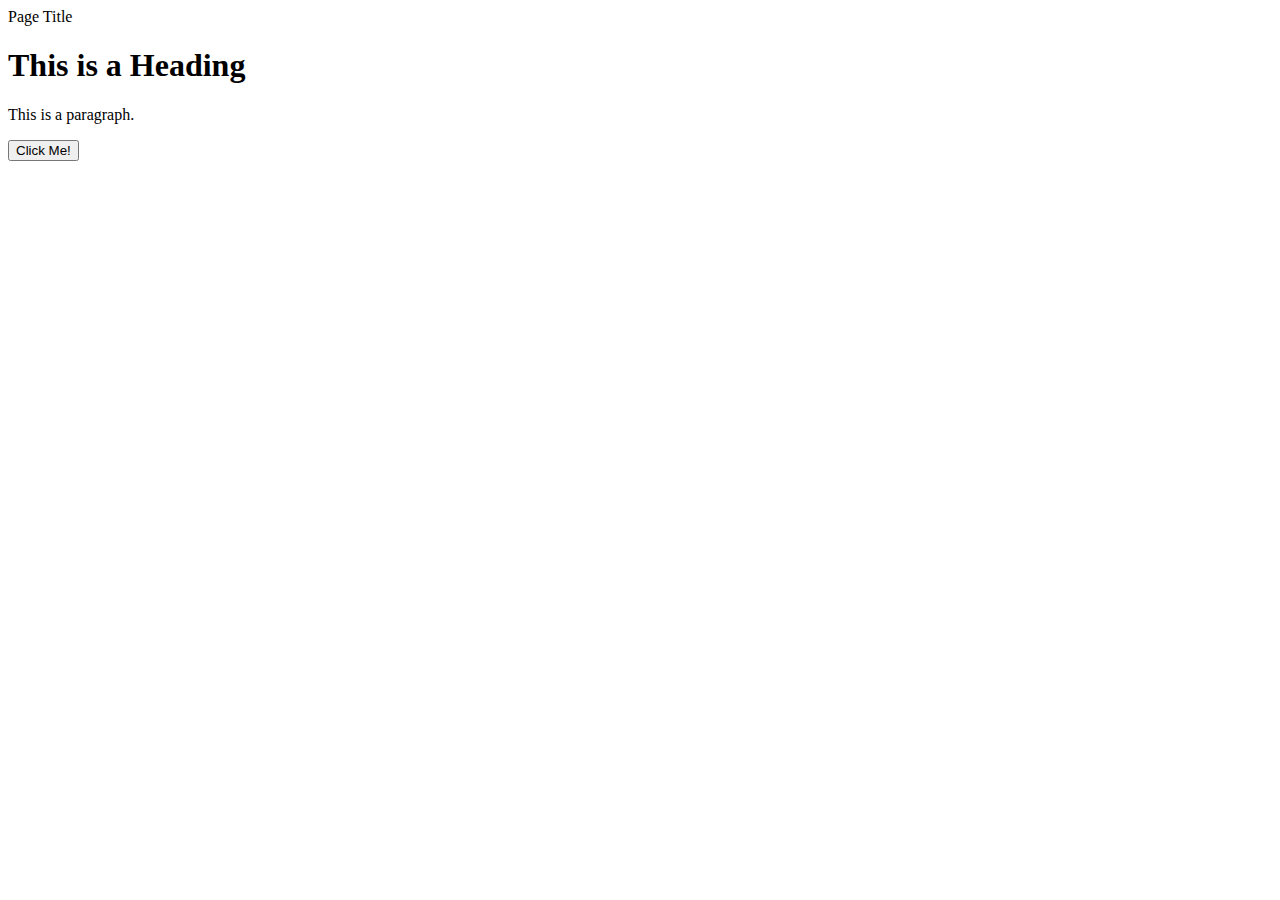
==== Blog.html @ efe55aa7 "Rename Blog to Blog.html" ====
<!DOCTYPE html>
<html>
<head>
<asd>Page Title</asd>
</head>
<body>



<h1>This is a Heading</h1>
<p>This is a paragraph.</p>

<button type="button" onclick="/Blog">Click Me!</button>

</body>
</html>
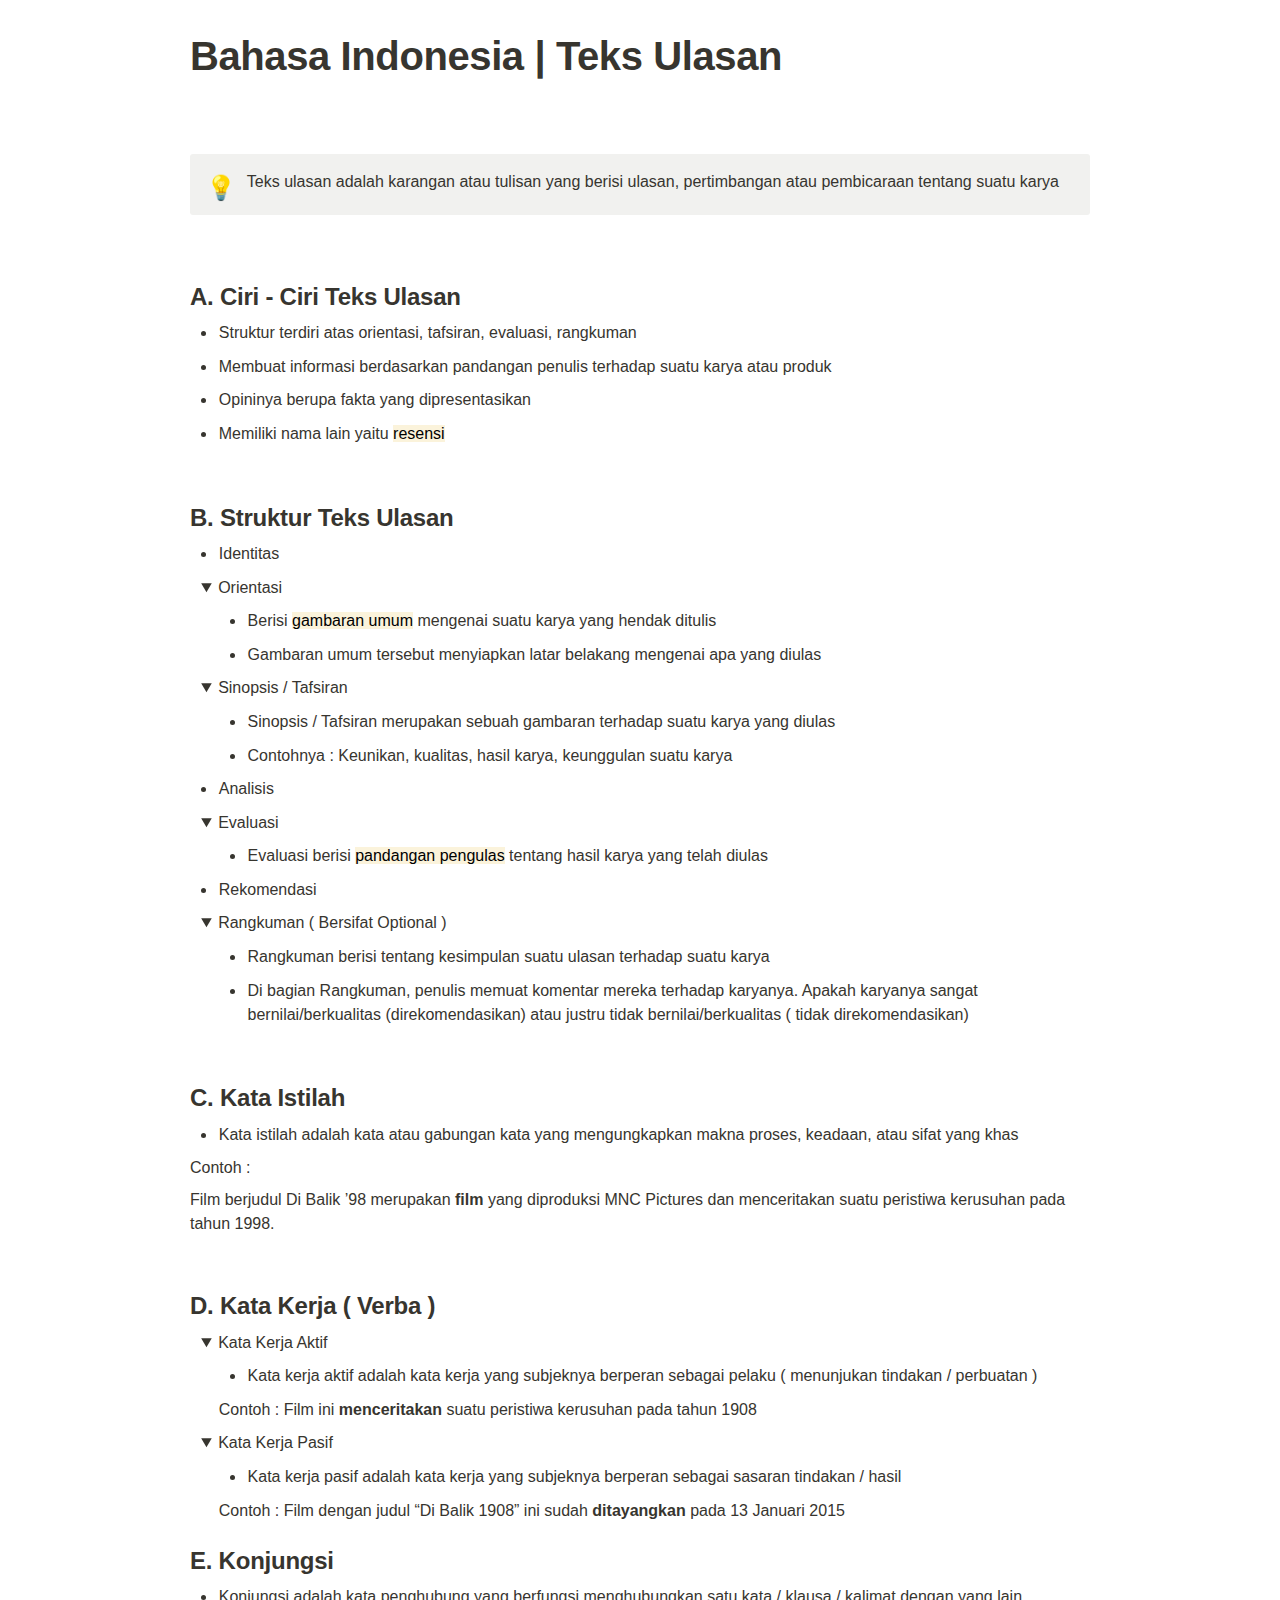
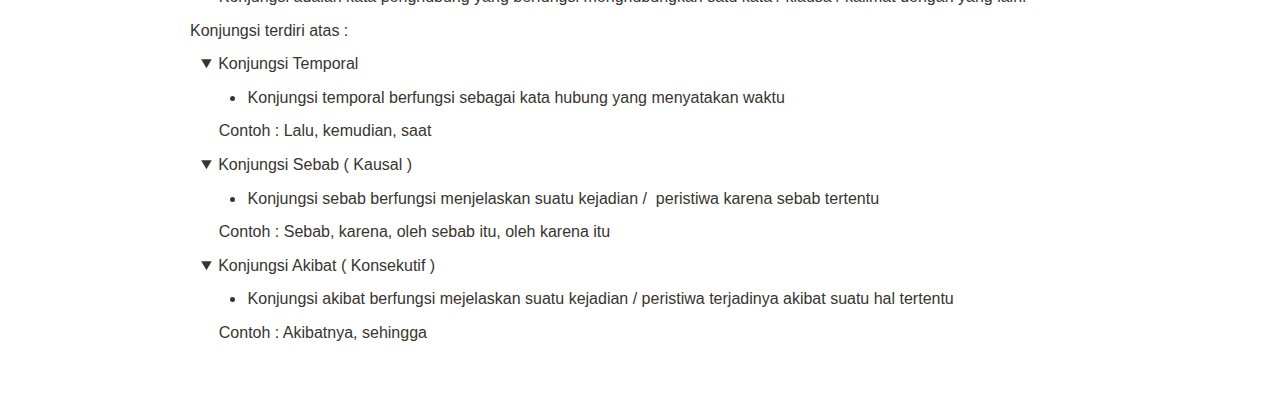
==== commit 68d5b877: "Update Blog.html" ====
--- a/Blog.html
+++ b/Blog.html
@@ -1,18 +1,675 @@
-<!DOCTYPE html>
-<html>
-<head>
-<asd>Page Title</asd>
-</head>
-<body>
-
-
-
-<h1>This is a Heading</h1>
-<p>This is a paragraph.</p>
-
-<button type="button" onclick="/Blog">Click Me!</button>
-
-</body>
-</html>
-
-
+
+<html><head><meta http-equiv="Content-Type" content="text/html; charset=utf-8"/><title>Bahasa Indonesia | Teks Ulasan</title><style>
+/* cspell:disable-file */
+/* webkit printing magic: print all background colors */
+html {
+	-webkit-print-color-adjust: exact;
+}
+* {
+	box-sizing: border-box;
+	-webkit-print-color-adjust: exact;
+}
+
+html,
+body {
+	margin: 0;
+	padding: 0;
+}
+@media only screen {
+	body {
+		margin: 2em auto;
+		max-width: 900px;
+		color: rgb(55, 53, 47);
+	}
+}
+
+body {
+	line-height: 1.5;
+	white-space: pre-wrap;
+}
+
+a,
+a.visited {
+	color: inherit;
+	text-decoration: underline;
+}
+
+.pdf-relative-link-path {
+	font-size: 80%;
+	color: #444;
+}
+
+h1,
+h2,
+h3 {
+	letter-spacing: -0.01em;
+	line-height: 1.2;
+	font-weight: 600;
+	margin-bottom: 0;
+}
+
+.page-title {
+	font-size: 2.5rem;
+	font-weight: 700;
+	margin-top: 0;
+	margin-bottom: 0.75em;
+}
+
+h1 {
+	font-size: 1.875rem;
+	margin-top: 1.875rem;
+}
+
+h2 {
+	font-size: 1.5rem;
+	margin-top: 1.5rem;
+}
+
+h3 {
+	font-size: 1.25rem;
+	margin-top: 1.25rem;
+}
+
+.source {
+	border: 1px solid #ddd;
+	border-radius: 3px;
+	padding: 1.5em;
+	word-break: break-all;
+}
+
+.callout {
+	border-radius: 3px;
+	padding: 1rem;
+}
+
+figure {
+	margin: 1.25em 0;
+	page-break-inside: avoid;
+}
+
+figcaption {
+	opacity: 0.5;
+	font-size: 85%;
+	margin-top: 0.5em;
+}
+
+mark {
+	background-color: transparent;
+}
+
+.indented {
+	padding-left: 1.5em;
+}
+
+hr {
+	background: transparent;
+	display: block;
+	width: 100%;
+	height: 1px;
+	visibility: visible;
+	border: none;
+	border-bottom: 1px solid rgba(55, 53, 47, 0.09);
+}
+
+img {
+	max-width: 100%;
+}
+
+@media only print {
+	img {
+		max-height: 100vh;
+		object-fit: contain;
+	}
+}
+
+@page {
+	margin: 1in;
+}
+
+.collection-content {
+	font-size: 0.875rem;
+}
+
+.column-list {
+	display: flex;
+	justify-content: space-between;
+}
+
+.column {
+	padding: 0 1em;
+}
+
+.column:first-child {
+	padding-left: 0;
+}
+
+.column:last-child {
+	padding-right: 0;
+}
+
+.table_of_contents-item {
+	display: block;
+	font-size: 0.875rem;
+	line-height: 1.3;
+	padding: 0.125rem;
+}
+
+.table_of_contents-indent-1 {
+	margin-left: 1.5rem;
+}
+
+.table_of_contents-indent-2 {
+	margin-left: 3rem;
+}
+
+.table_of_contents-indent-3 {
+	margin-left: 4.5rem;
+}
+
+.table_of_contents-link {
+	text-decoration: none;
+	opacity: 0.7;
+	border-bottom: 1px solid rgba(55, 53, 47, 0.18);
+}
+
+table,
+th,
+td {
+	border: 1px solid rgba(55, 53, 47, 0.09);
+	border-collapse: collapse;
+}
+
+table {
+	border-left: none;
+	border-right: none;
+}
+
+th,
+td {
+	font-weight: normal;
+	padding: 0.25em 0.5em;
+	line-height: 1.5;
+	min-height: 1.5em;
+	text-align: left;
+}
+
+th {
+	color: rgba(55, 53, 47, 0.6);
+}
+
+ol,
+ul {
+	margin: 0;
+	margin-block-start: 0.6em;
+	margin-block-end: 0.6em;
+}
+
+li > ol:first-child,
+li > ul:first-child {
+	margin-block-start: 0.6em;
+}
+
+ul > li {
+	list-style: disc;
+}
+
+ul.to-do-list {
+	text-indent: -1.7em;
+}
+
+ul.to-do-list > li {
+	list-style: none;
+}
+
+.to-do-children-checked {
+	text-decoration: line-through;
+	opacity: 0.375;
+}
+
+ul.toggle > li {
+	list-style: none;
+}
+
+ul {
+	padding-inline-start: 1.7em;
+}
+
+ul > li {
+	padding-left: 0.1em;
+}
+
+ol {
+	padding-inline-start: 1.6em;
+}
+
+ol > li {
+	padding-left: 0.2em;
+}
+
+.mono ol {
+	padding-inline-start: 2em;
+}
+
+.mono ol > li {
+	text-indent: -0.4em;
+}
+
+.toggle {
+	padding-inline-start: 0em;
+	list-style-type: none;
+}
+
+/* Indent toggle children */
+.toggle > li > details {
+	padding-left: 1.7em;
+}
+
+.toggle > li > details > summary {
+	margin-left: -1.1em;
+}
+
+.selected-value {
+	display: inline-block;
+	padding: 0 0.5em;
+	background: rgba(206, 205, 202, 0.5);
+	border-radius: 3px;
+	margin-right: 0.5em;
+	margin-top: 0.3em;
+	margin-bottom: 0.3em;
+	white-space: nowrap;
+}
+
+.collection-title {
+	display: inline-block;
+	margin-right: 1em;
+}
+
+.simple-table {
+	margin-top: 1em;
+	font-size: 0.875rem;
+	empty-cells: show;
+}
+.simple-table td {
+	height: 29px;
+	min-width: 120px;
+}
+
+.simple-table th {
+	height: 29px;
+	min-width: 120px;
+}
+
+.simple-table-header-color {
+	background: rgb(247, 246, 243);
+	color: black;
+}
+.simple-table-header {
+	font-weight: 500;
+}
+
+time {
+	opacity: 0.5;
+}
+
+.icon {
+	display: inline-block;
+	max-width: 1.2em;
+	max-height: 1.2em;
+	text-decoration: none;
+	vertical-align: text-bottom;
+	margin-right: 0.5em;
+}
+
+img.icon {
+	border-radius: 3px;
+}
+
+.user-icon {
+	width: 1.5em;
+	height: 1.5em;
+	border-radius: 100%;
+	margin-right: 0.5rem;
+}
+
+.user-icon-inner {
+	font-size: 0.8em;
+}
+
+.text-icon {
+	border: 1px solid #000;
+	text-align: center;
+}
+
+.page-cover-image {
+	display: block;
+	object-fit: cover;
+	width: 100%;
+	max-height: 30vh;
+}
+
+.page-header-icon {
+	font-size: 3rem;
+	margin-bottom: 1rem;
+}
+
+.page-header-icon-with-cover {
+	margin-top: -0.72em;
+	margin-left: 0.07em;
+}
+
+.page-header-icon img {
+	border-radius: 3px;
+}
+
+.link-to-page {
+	margin: 1em 0;
+	padding: 0;
+	border: none;
+	font-weight: 500;
+}
+
+p > .user {
+	opacity: 0.5;
+}
+
+td > .user,
+td > time {
+	white-space: nowrap;
+}
+
+input[type="checkbox"] {
+	transform: scale(1.5);
+	margin-right: 0.6em;
+	vertical-align: middle;
+}
+
+p {
+	margin-top: 0.5em;
+	margin-bottom: 0.5em;
+}
+
+.image {
+	border: none;
+	margin: 1.5em 0;
+	padding: 0;
+	border-radius: 0;
+	text-align: center;
+}
+
+.code,
+code {
+	background: rgba(135, 131, 120, 0.15);
+	border-radius: 3px;
+	padding: 0.2em 0.4em;
+	border-radius: 3px;
+	font-size: 85%;
+	tab-size: 2;
+}
+
+code {
+	color: #eb5757;
+}
+
+.code {
+	padding: 1.5em 1em;
+}
+
+.code-wrap {
+	white-space: pre-wrap;
+	word-break: break-all;
+}
+
+.code > code {
+	background: none;
+	padding: 0;
+	font-size: 100%;
+	color: inherit;
+}
+
+blockquote {
+	font-size: 1.25em;
+	margin: 1em 0;
+	padding-left: 1em;
+	border-left: 3px solid rgb(55, 53, 47);
+}
+
+.bookmark {
+	text-decoration: none;
+	max-height: 8em;
+	padding: 0;
+	display: flex;
+	width: 100%;
+	align-items: stretch;
+}
+
+.bookmark-title {
+	font-size: 0.85em;
+	overflow: hidden;
+	text-overflow: ellipsis;
+	height: 1.75em;
+	white-space: nowrap;
+}
+
+.bookmark-text {
+	display: flex;
+	flex-direction: column;
+}
+
+.bookmark-info {
+	flex: 4 1 180px;
+	padding: 12px 14px 14px;
+	display: flex;
+	flex-direction: column;
+	justify-content: space-between;
+}
+
+.bookmark-image {
+	width: 33%;
+	flex: 1 1 180px;
+	display: block;
+	position: relative;
+	object-fit: cover;
+	border-radius: 1px;
+}
+
+.bookmark-description {
+	color: rgba(55, 53, 47, 0.6);
+	font-size: 0.75em;
+	overflow: hidden;
+	max-height: 4.5em;
+	word-break: break-word;
+}
+
+.bookmark-href {
+	font-size: 0.75em;
+	margin-top: 0.25em;
+}
+
+.sans { font-family: ui-sans-serif, -apple-system, BlinkMacSystemFont, "Segoe UI", Helvetica, "Apple Color Emoji", Arial, sans-serif, "Segoe UI Emoji", "Segoe UI Symbol"; }
+.code { font-family: "SFMono-Regular", Menlo, Consolas, "PT Mono", "Liberation Mono", Courier, monospace; }
+.serif { font-family: Lyon-Text, Georgia, ui-serif, serif; }
+.mono { font-family: iawriter-mono, Nitti, Menlo, Courier, monospace; }
+.pdf .sans { font-family: Inter, ui-sans-serif, -apple-system, BlinkMacSystemFont, "Segoe UI", Helvetica, "Apple Color Emoji", Arial, sans-serif, "Segoe UI Emoji", "Segoe UI Symbol", 'Twemoji', 'Noto Color Emoji', 'Noto Sans CJK JP'; }
+.pdf:lang(zh-CN) .sans { font-family: Inter, ui-sans-serif, -apple-system, BlinkMacSystemFont, "Segoe UI", Helvetica, "Apple Color Emoji", Arial, sans-serif, "Segoe UI Emoji", "Segoe UI Symbol", 'Twemoji', 'Noto Color Emoji', 'Noto Sans CJK SC'; }
+.pdf:lang(zh-TW) .sans { font-family: Inter, ui-sans-serif, -apple-system, BlinkMacSystemFont, "Segoe UI", Helvetica, "Apple Color Emoji", Arial, sans-serif, "Segoe UI Emoji", "Segoe UI Symbol", 'Twemoji', 'Noto Color Emoji', 'Noto Sans CJK TC'; }
+.pdf:lang(ko-KR) .sans { font-family: Inter, ui-sans-serif, -apple-system, BlinkMacSystemFont, "Segoe UI", Helvetica, "Apple Color Emoji", Arial, sans-serif, "Segoe UI Emoji", "Segoe UI Symbol", 'Twemoji', 'Noto Color Emoji', 'Noto Sans CJK KR'; }
+.pdf .code { font-family: Source Code Pro, "SFMono-Regular", Menlo, Consolas, "PT Mono", "Liberation Mono", Courier, monospace, 'Twemoji', 'Noto Color Emoji', 'Noto Sans Mono CJK JP'; }
+.pdf:lang(zh-CN) .code { font-family: Source Code Pro, "SFMono-Regular", Menlo, Consolas, "PT Mono", "Liberation Mono", Courier, monospace, 'Twemoji', 'Noto Color Emoji', 'Noto Sans Mono CJK SC'; }
+.pdf:lang(zh-TW) .code { font-family: Source Code Pro, "SFMono-Regular", Menlo, Consolas, "PT Mono", "Liberation Mono", Courier, monospace, 'Twemoji', 'Noto Color Emoji', 'Noto Sans Mono CJK TC'; }
+.pdf:lang(ko-KR) .code { font-family: Source Code Pro, "SFMono-Regular", Menlo, Consolas, "PT Mono", "Liberation Mono", Courier, monospace, 'Twemoji', 'Noto Color Emoji', 'Noto Sans Mono CJK KR'; }
+.pdf .serif { font-family: PT Serif, Lyon-Text, Georgia, ui-serif, serif, 'Twemoji', 'Noto Color Emoji', 'Noto Serif CJK JP'; }
+.pdf:lang(zh-CN) .serif { font-family: PT Serif, Lyon-Text, Georgia, ui-serif, serif, 'Twemoji', 'Noto Color Emoji', 'Noto Serif CJK SC'; }
+.pdf:lang(zh-TW) .serif { font-family: PT Serif, Lyon-Text, Georgia, ui-serif, serif, 'Twemoji', 'Noto Color Emoji', 'Noto Serif CJK TC'; }
+.pdf:lang(ko-KR) .serif { font-family: PT Serif, Lyon-Text, Georgia, ui-serif, serif, 'Twemoji', 'Noto Color Emoji', 'Noto Serif CJK KR'; }
+.pdf .mono { font-family: PT Mono, iawriter-mono, Nitti, Menlo, Courier, monospace, 'Twemoji', 'Noto Color Emoji', 'Noto Sans Mono CJK JP'; }
+.pdf:lang(zh-CN) .mono { font-family: PT Mono, iawriter-mono, Nitti, Menlo, Courier, monospace, 'Twemoji', 'Noto Color Emoji', 'Noto Sans Mono CJK SC'; }
+.pdf:lang(zh-TW) .mono { font-family: PT Mono, iawriter-mono, Nitti, Menlo, Courier, monospace, 'Twemoji', 'Noto Color Emoji', 'Noto Sans Mono CJK TC'; }
+.pdf:lang(ko-KR) .mono { font-family: PT Mono, iawriter-mono, Nitti, Menlo, Courier, monospace, 'Twemoji', 'Noto Color Emoji', 'Noto Sans Mono CJK KR'; }
+.highlight-default {
+	color: rgba(55, 53, 47, 1);
+}
+.highlight-gray {
+	color: rgba(120, 119, 116, 1);
+	fill: rgba(120, 119, 116, 1);
+}
+.highlight-brown {
+	color: rgba(159, 107, 83, 1);
+	fill: rgba(159, 107, 83, 1);
+}
+.highlight-orange {
+	color: rgba(217, 115, 13, 1);
+	fill: rgba(217, 115, 13, 1);
+}
+.highlight-yellow {
+	color: rgba(203, 145, 47, 1);
+	fill: rgba(203, 145, 47, 1);
+}
+.highlight-teal {
+	color: rgba(68, 131, 97, 1);
+	fill: rgba(68, 131, 97, 1);
+}
+.highlight-blue {
+	color: rgba(51, 126, 169, 1);
+	fill: rgba(51, 126, 169, 1);
+}
+.highlight-purple {
+	color: rgba(144, 101, 176, 1);
+	fill: rgba(144, 101, 176, 1);
+}
+.highlight-pink {
+	color: rgba(193, 76, 138, 1);
+	fill: rgba(193, 76, 138, 1);
+}
+.highlight-red {
+	color: rgba(212, 76, 71, 1);
+	fill: rgba(212, 76, 71, 1);
+}
+.highlight-gray_background {
+	background: rgba(241, 241, 239, 1);
+}
+.highlight-brown_background {
+	background: rgba(244, 238, 238, 1);
+}
+.highlight-orange_background {
+	background: rgba(251, 236, 221, 1);
+}
+.highlight-yellow_background {
+	background: rgba(251, 243, 219, 1);
+}
+.highlight-teal_background {
+	background: rgba(237, 243, 236, 1);
+}
+.highlight-blue_background {
+	background: rgba(231, 243, 248, 1);
+}
+.highlight-purple_background {
+	background: rgba(244, 240, 247, 0.8);
+}
+.highlight-pink_background {
+	background: rgba(249, 238, 243, 0.8);
+}
+.highlight-red_background {
+	background: rgba(253, 235, 236, 1);
+}
+.block-color-default {
+	color: inherit;
+	fill: inherit;
+}
+.block-color-gray {
+	color: rgba(120, 119, 116, 1);
+	fill: rgba(120, 119, 116, 1);
+}
+.block-color-brown {
+	color: rgba(159, 107, 83, 1);
+	fill: rgba(159, 107, 83, 1);
+}
+.block-color-orange {
+	color: rgba(217, 115, 13, 1);
+	fill: rgba(217, 115, 13, 1);
+}
+.block-color-yellow {
+	color: rgba(203, 145, 47, 1);
+	fill: rgba(203, 145, 47, 1);
+}
+.block-color-teal {
+	color: rgba(68, 131, 97, 1);
+	fill: rgba(68, 131, 97, 1);
+}
+.block-color-blue {
+	color: rgba(51, 126, 169, 1);
+	fill: rgba(51, 126, 169, 1);
+}
+.block-color-purple {
+	color: rgba(144, 101, 176, 1);
+	fill: rgba(144, 101, 176, 1);
+}
+.block-color-pink {
+	color: rgba(193, 76, 138, 1);
+	fill: rgba(193, 76, 138, 1);
+}
+.block-color-red {
+	color: rgba(212, 76, 71, 1);
+	fill: rgba(212, 76, 71, 1);
+}
+.block-color-gray_background {
+	background: rgba(241, 241, 239, 1);
+}
+.block-color-brown_background {
+	background: rgba(244, 238, 238, 1);
+}
+.block-color-orange_background {
+	background: rgba(251, 236, 221, 1);
+}
+.block-color-yellow_background {
+	background: rgba(251, 243, 219, 1);
+}
+.block-color-teal_background {
+	background: rgba(237, 243, 236, 1);
+}
+.block-color-blue_background {
+	background: rgba(231, 243, 248, 1);
+}
+.block-color-purple_background {
+	background: rgba(244, 240, 247, 0.8);
+}
+.block-color-pink_background {
+	background: rgba(249, 238, 243, 0.8);
+}
+.block-color-red_background {
+	background: rgba(253, 235, 236, 1);
+}
+.select-value-color-pink { background-color: rgba(245, 224, 233, 1); }
+.select-value-color-purple { background-color: rgba(232, 222, 238, 1); }
+.select-value-color-green { background-color: rgba(219, 237, 219, 1); }
+.select-value-color-gray { background-color: rgba(227, 226, 224, 1); }
+.select-value-color-opaquegray { background-color: rgba(255, 255, 255, 0.0375); }
+.select-value-color-orange { background-color: rgba(250, 222, 201, 1); }
+.select-value-color-brown { background-color: rgba(238, 224, 218, 1); }
+.select-value-color-red { background-color: rgba(255, 226, 221, 1); }
+.select-value-color-yellow { background-color: rgba(253, 236, 200, 1); }
+.select-value-color-blue { background-color: rgba(211, 229, 239, 1); }
+
+.checkbox {
+	display: inline-flex;
+	vertical-align: text-bottom;
+	width: 16;
+	height: 16;
+	background-size: 16px;
+	margin-left: 2px;
+	margin-right: 5px;
+}
+
+.checkbox-on {
+	background-image: url("data:image/svg+xml;charset=UTF-8,%3Csvg%20width%3D%2216%22%20height%3D%2216%22%20viewBox%3D%220%200%2016%2016%22%20fill%3D%22none%22%20xmlns%3D%22http%3A%2F%2Fwww.w3.org%2F2000%2Fsvg%22%3E%0A%3Crect%20width%3D%2216%22%20height%3D%2216%22%20fill%3D%22%2358A9D7%22%2F%3E%0A%3Cpath%20d%3D%22M6.71429%2012.2852L14%204.9995L12.7143%203.71436L6.71429%209.71378L3.28571%206.2831L2%207.57092L6.71429%2012.2852Z%22%20fill%3D%22white%22%2F%3E%0A%3C%2Fsvg%3E");
+}
+
+.checkbox-off {
+	background-image: url("data:image/svg+xml;charset=UTF-8,%3Csvg%20width%3D%2216%22%20height%3D%2216%22%20viewBox%3D%220%200%2016%2016%22%20fill%3D%22none%22%20xmlns%3D%22http%3A%2F%2Fwww.w3.org%2F2000%2Fsvg%22%3E%0A%3Crect%20x%3D%220.75%22%20y%3D%220.75%22%20width%3D%2214.5%22%20height%3D%2214.5%22%20fill%3D%22white%22%20stroke%3D%22%2336352F%22%20stroke-width%3D%221.5%22%2F%3E%0A%3C%2Fsvg%3E");
+}
+	
+</style></head><body><article id="6dd391ea-6d5e-48f8-8f17-8cae0b44a461" class="page sans"><header><h1 class="page-title">Bahasa Indonesia | Teks Ulasan</h1></header><div class="page-body"><p id="da55df8b-18af-400d-ac95-7df68d6b0976" class="">
+</p><figure class="block-color-gray_background callout" style="white-space:pre-wrap;display:flex" id="c82fd048-81b2-41aa-ad0a-5c550e1b3dbb"><div style="font-size:1.5em"><span class="icon">💡</span></div><div style="width:100%">Teks ulasan adalah karangan atau tulisan yang berisi ulasan, pertimbangan atau pembicaraan tentang suatu karya</div></figure><p id="5e4ced0a-082d-4f1c-8e62-b539247d47c0" class="">
+</p><h2 id="1b7ceac7-6119-4d14-9b2d-fe34a71caff4" class="">A. Ciri - Ciri Teks Ulasan</h2><ul id="895c87bc-dc87-49c8-b4e1-2daf3926f46c" class="bulleted-list"><li style="list-style-type:disc">Struktur terdiri atas orientasi, tafsiran, evaluasi, rangkuman</li></ul><ul id="0078d1ef-ef3e-4eae-8993-792c8caeea97" class="bulleted-list"><li style="list-style-type:disc">Membuat informasi berdasarkan pandangan penulis terhadap suatu karya atau produk</li></ul><ul id="f76f25e2-d05b-4a6a-9435-224ea4f57f9e" class="bulleted-list"><li style="list-style-type:disc">Opininya berupa fakta yang dipresentasikan</li></ul><ul id="9ef3797a-9ded-4732-b5da-b9bb96fd0c81" class="bulleted-list"><li style="list-style-type:disc">Memiliki nama lain yaitu <mark class="highlight-yellow_background">resensi</mark></li></ul><p id="5e3b2d18-c1c8-463d-aa9a-25cc93ca412d" class="">
+</p><h2 id="355583f2-0034-414b-9b0a-65a91e20c888" class="">B. Struktur Teks Ulasan </h2><ul id="29c06f2d-d418-4041-8270-a310f6fb2fe7" class="bulleted-list"><li style="list-style-type:disc">Identitas</li></ul><ul id="1cc1d8fe-38cd-4e5e-875c-5f74ea91aa2e" class="toggle"><li><details open=""><summary>Orientasi</summary><ul id="24bad125-f0be-42ba-8da0-d6feaf1c71dc" class="bulleted-list"><li style="list-style-type:disc">Berisi <mark class="highlight-yellow_background">gambaran umum</mark> mengenai suatu karya yang hendak ditulis</li></ul><ul id="4900d879-d79f-49bc-9452-1cfed8ebeb51" class="bulleted-list"><li style="list-style-type:disc">Gambaran umum tersebut menyiapkan latar belakang mengenai apa yang diulas</li></ul></details></li></ul><ul id="75f5bc71-0001-4e7c-a541-c8eea73a82bb" class="toggle"><li><details open=""><summary>Sinopsis / Tafsiran</summary><ul id="c4018db0-5e83-4f93-b795-db1b3ce2ae63" class="bulleted-list"><li style="list-style-type:disc">Sinopsis / Tafsiran merupakan sebuah gambaran terhadap suatu karya yang diulas</li></ul><ul id="5bc98e89-e1fb-4133-b940-72043a320ed2" class="bulleted-list"><li style="list-style-type:disc">Contohnya : Keunikan, kualitas, hasil karya, keunggulan suatu karya</li></ul></details></li></ul><ul id="cbec17e9-ac6e-4ca6-a4f3-dba103aa33e8" class="bulleted-list"><li style="list-style-type:disc">Analisis</li></ul><ul id="cf4e4fa0-50e0-423f-baaf-e46aeac10ebe" class="toggle"><li><details open=""><summary>Evaluasi</summary><ul id="79464947-8e50-4199-af11-36b6e60b6b9b" class="bulleted-list"><li style="list-style-type:disc">Evaluasi berisi <mark class="highlight-yellow_background">pandangan pengulas</mark> tentang hasil karya yang telah diulas</li></ul></details></li></ul><ul id="bf78d486-d4da-4b67-ac3d-4c00e06075fa" class="bulleted-list"><li style="list-style-type:disc">Rekomendasi</li></ul><ul id="dce6e38e-be15-448b-a78c-107237b2aa7b" class="toggle"><li><details open=""><summary>Rangkuman ( Bersifat Optional )</summary><ul id="57c3525e-96b5-4b8f-a6f6-0b0fb82083ef" class="bulleted-list"><li style="list-style-type:disc">Rangkuman berisi tentang kesimpulan suatu ulasan terhadap suatu karya</li></ul><ul id="447d6c3c-5bdb-4c65-ad48-a9861999245e" class="bulleted-list"><li style="list-style-type:disc">Di bagian Rangkuman, penulis memuat komentar mereka terhadap karyanya. Apakah karyanya sangat bernilai/berkualitas (direkomendasikan) atau justru tidak bernilai/berkualitas ( tidak direkomendasikan)</li></ul></details></li></ul><p id="55fa34db-aea3-4486-94df-b64fe1e5fb43" class="">
+</p><h2 id="0d4c02ef-a337-4b8e-a445-d84de89f2a11" class="">C. Kata Istilah</h2><ul id="90b464a8-3c91-4ae6-ae93-5d363fbeee28" class="bulleted-list"><li style="list-style-type:disc">Kata istilah adalah kata atau gabungan kata yang mengungkapkan makna proses, keadaan, atau sifat yang khas</li></ul><p id="96a94fc2-66fe-42dc-a6fe-ddff8e83a08d" class="">Contoh : </p><p id="01c903cc-2bec-4a93-8e9f-66a1e618ada8" class="">Film berjudul Di Balik ’98 merupakan <strong>film</strong> yang diproduksi MNC Pictures dan menceritakan suatu peristiwa kerusuhan pada tahun 1998.</p><p id="48190e65-60db-4470-9a4c-3ef32910f852" class="">
+</p><h2 id="0f3e5487-3881-46b1-b472-d619948a2cc9" class="">D. Kata Kerja ( Verba )</h2><ul id="6133036f-cb45-4f3c-ab03-2f8258711cce" class="toggle"><li><details open=""><summary>Kata Kerja Aktif</summary><ul id="096a4050-4a36-4418-bb0e-910d9afcf2e5" class="bulleted-list"><li style="list-style-type:disc">Kata kerja aktif adalah kata kerja yang subjeknya berperan sebagai pelaku ( menunjukan tindakan / perbuatan )</li></ul><p id="03654131-43ca-4432-98c9-6f84db011dd1" class="">Contoh : Film ini <strong>menceritakan </strong>suatu peristiwa kerusuhan pada tahun 1908</p></details></li></ul><ul id="67d75331-7eed-41d1-ad21-fd908077ed7a" class="toggle"><li><details open=""><summary>Kata Kerja Pasif</summary><ul id="9be6ee84-53f0-4f16-b303-adacb9b64710" class="bulleted-list"><li style="list-style-type:disc">Kata kerja pasif adalah kata kerja yang subjeknya berperan sebagai sasaran tindakan / hasil</li></ul><p id="b576fe65-454e-463b-93f5-ae265d8b3aa4" class="">Contoh : Film dengan judul “Di Balik 1908” ini sudah <strong>ditayangkan </strong>pada 13 Januari 2015</p></details></li></ul><h2 id="9419406d-cdf0-4bea-ac48-d83424ea00c6" class="">E. Konjungsi</h2><ul id="3a686dd1-36c4-408d-9406-21026ddd4064" class="bulleted-list"><li style="list-style-type:disc">Konjungsi adalah kata penghubung yang berfungsi menghubungkan satu kata / klausa / kalimat dengan yang lain.</li></ul><p id="af79d0fa-1001-470f-9b2d-4ca2f4318cc1" class="">Konjungsi terdiri atas :</p><ul id="3642eff5-990b-4c5d-9a63-8df828d4c1e0" class="toggle"><li><details open=""><summary>Konjungsi Temporal</summary><ul id="80d7c91c-e28f-424e-a237-970dcc982380" class="bulleted-list"><li style="list-style-type:disc">Konjungsi temporal berfungsi sebagai kata hubung yang menyatakan waktu</li></ul><p id="8b9f6912-28b0-454e-8545-91daf83b770a" class="">Contoh : Lalu, kemudian, saat</p></details></li></ul><ul id="691ad5b4-cbbc-4093-bcc9-dc24296b5e45" class="toggle"><li><details open=""><summary>Konjungsi Sebab ( Kausal )</summary><ul id="ad5fa741-c707-4c82-b66a-c33fe6067d00" class="bulleted-list"><li style="list-style-type:disc">Konjungsi sebab berfungsi menjelaskan suatu kejadian /  peristiwa karena sebab tertentu</li></ul><p id="7863ea1b-8984-4ee7-b55b-d56551c0c32f" class="">Contoh : Sebab, karena, oleh sebab itu, oleh karena itu</p></details></li></ul><ul id="7e6cd418-007d-48b3-b269-078f82592fcf" class="toggle"><li><details open=""><summary>Konjungsi Akibat ( Konsekutif )</summary><ul id="ad33fe1c-5cf5-4cab-9c16-50e2bac6ba8e" class="bulleted-list"><li style="list-style-type:disc">Konjungsi akibat berfungsi mejelaskan suatu kejadian / peristiwa terjadinya akibat suatu hal tertentu</li></ul><p id="2cf3347c-4ec6-4867-9c89-19a90c2434fb" class="">Contoh : Akibatnya, sehingga</p></details></li></ul></div></article></body></html>
